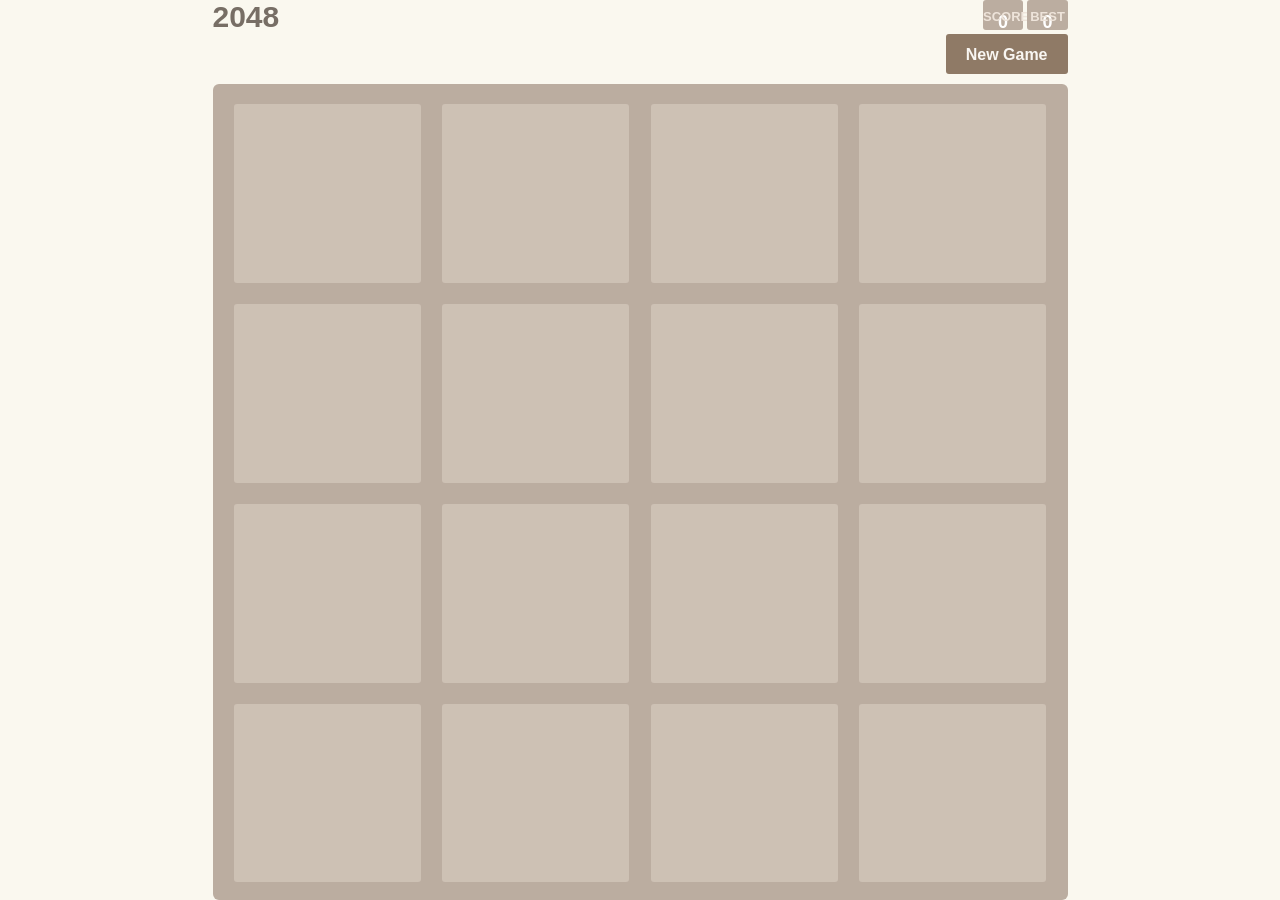
==== index.html @ 294f4b49 "Optimize 2048: Fullscreen responsive board, removed clutter, and hold-Enter-to-restart feature for l" ====
<!DOCTYPE html>
<html>
<head>
  <meta charset="utf-8">
  <title>2048</title>

  <link href="style/main.css" rel="stylesheet" type="text/css">
  <link rel="shortcut icon" href="favicon.ico">
  <link rel="apple-touch-icon" href="meta/apple-touch-icon.png">
  <link rel="apple-touch-startup-image" href="meta/apple-touch-startup-image-640x1096.png" media="(device-width: 320px) and (device-height: 568px) and (-webkit-device-pixel-ratio: 2)"> <!-- iPhone 5+ -->
  <link rel="apple-touch-startup-image" href="meta/apple-touch-startup-image-640x920.png"  media="(device-width: 320px) and (device-height: 480px) and (-webkit-device-pixel-ratio: 2)"> <!-- iPhone, retina -->
  <meta name="apple-mobile-web-app-capable" content="yes">
  <meta name="apple-mobile-web-app-status-bar-style" content="black">

  <meta name="HandheldFriendly" content="True">
  <meta name="MobileOptimized" content="320">
  <meta name="viewport" content="width=device-width, target-densitydpi=160dpi, initial-scale=1.0, maximum-scale=1, user-scalable=no, minimal-ui">
</head>
<body>
  <div class="container">
    <div class="heading">
      <h1 class="title">2048</h1>
      <div class="scores-container">
        <div class="score-container">0</div>
        <div class="best-container">0</div>
      </div>
    </div>

    <div class="above-game">
      <a class="restart-button">New Game</a>
    </div>

    <div class="game-container">
      <div class="game-message">
        <p></p>
        <div class="lower">
	        <a class="keep-playing-button">Keep going</a>
          <a class="retry-button">Try again</a>
        </div>
      </div>

      <div class="grid-container">
        <div class="grid-row">
          <div class="grid-cell"></div>
          <div class="grid-cell"></div>
          <div class="grid-cell"></div>
          <div class="grid-cell"></div>
        </div>
        <div class="grid-row">
          <div class="grid-cell"></div>
          <div class="grid-cell"></div>
          <div class="grid-cell"></div>
          <div class="grid-cell"></div>
        </div>
        <div class="grid-row">
          <div class="grid-cell"></div>
          <div class="grid-cell"></div>
          <div class="grid-cell"></div>
          <div class="grid-cell"></div>
        </div>
        <div class="grid-row">
          <div class="grid-cell"></div>
          <div class="grid-cell"></div>
          <div class="grid-cell"></div>
          <div class="grid-cell"></div>
        </div>
      </div>

      <div class="tile-container">

      </div>
    </div>

  <script src="js/bind_polyfill.js"></script>
  <script src="js/classlist_polyfill.js"></script>
  <script src="js/animframe_polyfill.js"></script>
  <script src="js/keyboard_input_manager.js"></script>
  <script src="js/html_actuator.js"></script>
  <script src="js/grid.js"></script>
  <script src="js/tile.js"></script>
  <script src="js/local_storage_manager.js"></script>
  <script src="js/game_manager.js"></script>
  <script src="js/application.js"></script>
</body>
</html>
---- style/main.css ----
@import url(fonts/clear-sans.css);
html, body {
  margin: 0;
  padding: 0;
  background: #faf8ef;
  color: #776e65;
  font-family: "Clear Sans", "Helvetica Neue", Arial, sans-serif;
  height: 100%;
  overflow: hidden; }

body {
  display: flex;
  flex-direction: column;
  align-items: center;
  justify-content: center; }

.heading:after {
  content: "";
  display: block;
  clear: both; }

h1.title {
  font-size: 30px;
  font-weight: bold;
  margin: 0;
  display: block;
  float: left; }

@-webkit-keyframes move-up {
  0% {
    top: 25px;
    opacity: 1; }

  100% {
    top: -50px;
    opacity: 0; } }
@-moz-keyframes move-up {
  0% {
    top: 25px;
    opacity: 1; }

  100% {
    top: -50px;
    opacity: 0; } }
@keyframes move-up {
  0% {
    top: 25px;
    opacity: 1; }

  100% {
    top: -50px;
    opacity: 0; } }
.scores-container {
  float: right;
  text-align: right; }

.score-container, .best-container {
  position: relative;
  display: inline-block;
  background: #bbada0;
  padding: 5px 15px;
  font-size: 18px;
  height: 20px;
  line-height: 35px;
  font-weight: bold;
  border-radius: 3px;
  color: white;
  margin-top: 0px;
  text-align: center; }
  .score-container:after, .best-container:after {
    position: absolute;
    width: 100%;
    top: 10px;
    left: 0;
    text-transform: uppercase;
    font-size: 13px;
    line-height: 13px;
    text-align: center;
    color: #eee4da; }
  .score-container .score-addition, .best-container .score-addition {
    position: absolute;
    right: 30px;
    color: red;
    font-size: 25px;
    line-height: 25px;
    font-weight: bold;
    color: rgba(119, 110, 101, 0.9);
    z-index: 100;
    -webkit-animation: move-up 600ms ease-in;
    -moz-animation: move-up 600ms ease-in;
    animation: move-up 600ms ease-in;
    -webkit-animation-fill-mode: both;
    -moz-animation-fill-mode: both;
    animation-fill-mode: both; }

.score-container:after {
  content: "Score"; }

.best-container:after {
  content: "Best"; }

p {
  margin-top: 0;
  margin-bottom: 10px;
  line-height: 1.65; }

a {
  color: #776e65;
  font-weight: bold;
  text-decoration: underline;
  cursor: pointer; }

strong.important {
  text-transform: uppercase; }

hr {
  border: none;
  border-bottom: 1px solid #d8d4d0;
  margin-top: 20px;
  margin-bottom: 30px; }

.container {
  width: 95vmin;
  height: 100vh;
  margin: 0 auto;
  display: flex;
  flex-direction: column;
  justify-content: center; }

@-webkit-keyframes fade-in {
  0% {
    opacity: 0; }

  100% {
    opacity: 1; } }
@-moz-keyframes fade-in {
  0% {
    opacity: 0; }

  100% {
    opacity: 1; } }
@keyframes fade-in {
  0% {
    opacity: 0; }

  100% {
    opacity: 1; } }
.game-container {
  margin-top: 10px;
  position: relative;
  cursor: default;
  -webkit-touch-callout: none;
  -ms-touch-callout: none;
  -webkit-user-select: none;
  -moz-user-select: none;
  -ms-user-select: none;
  -ms-touch-action: none;
  touch-action: none;
  background: #bbada0;
  border-radius: 6px;
  width: 95vmin;
  height: 95vmin;
  -webkit-box-sizing: border-box;
  -moz-box-sizing: border-box;
  box-sizing: border-box; }
  .game-container .game-message {
    display: none;
    position: absolute;
    top: 0;
    right: 0;
    bottom: 0;
    left: 0;
    background: rgba(238, 228, 218, 0.5);
    z-index: 100;
    text-align: center;
    -webkit-animation: fade-in 800ms ease 1200ms;
    -moz-animation: fade-in 800ms ease 1200ms;
    animation: fade-in 800ms ease 1200ms;
    -webkit-animation-fill-mode: both;
    -moz-animation-fill-mode: both;
    animation-fill-mode: both; }
    .game-container .game-message p {
      font-size: 60px;
      font-weight: bold;
      height: 60px;
      line-height: 60px;
      margin-top: 222px; }
    .game-container .game-message .lower {
      display: block;
      margin-top: 59px; }
    .game-container .game-message a {
      display: inline-block;
      background: #8f7a66;
      border-radius: 3px;
      padding: 0 20px;
      text-decoration: none;
      color: #f9f6f2;
      height: 40px;
      line-height: 42px;
      margin-left: 9px; }
      .game-container .game-message a.keep-playing-button {
        display: none; }
    .game-container .game-message.game-won {
      background: rgba(237, 194, 46, 0.5);
      color: #f9f6f2; }
      .game-container .game-message.game-won a.keep-playing-button {
        display: inline-block; }
    .game-container .game-message.game-won, .game-container .game-message.game-over {
      display: block; }

.grid-container {
  position: absolute;
  z-index: 1;
  width: 95%;
  height: 95%;
  top: 2.5%;
  left: 2.5%; }

.grid-row {
  margin-bottom: 2.6315%;
  height: 23.0263%; }
  .grid-row:last-child {
    margin-bottom: 0; }
  .grid-row:after {
    content: "";
    display: block;
    clear: both; }

.grid-cell {
  width: 23.0263%;
  height: 100%;
  margin-right: 2.6315%;
  float: left;
  border-radius: 3px;
  background: rgba(238, 228, 218, 0.35); }
  .grid-cell:last-child {
    margin-right: 0; }

.tile-container {
  position: absolute;
  z-index: 2;
  width: 95%;
  height: 95%;
  top: 2.5%;
  left: 2.5%; }

.tile, .tile .tile-inner {
  width: 100%;
  height: 100%;
  line-height: 1;
  display: flex;
  align-items: center;
  justify-content: center; }

.tile {
  width: 23.0263%;
  height: 23.0263%; }

.tile.tile-position-1-1 {
  transform: translate3d(0, 0, 0); }
.tile.tile-position-1-2 {
  transform: translate3d(0, 111.428%, 0); }
.tile.tile-position-1-3 {
  transform: translate3d(0, 222.857%, 0); }
.tile.tile-position-1-4 {
  transform: translate3d(0, 334.285%, 0); }
.tile.tile-position-2-1 {
  transform: translate3d(111.428%, 0, 0); }
.tile.tile-position-2-2 {
  transform: translate3d(111.428%, 111.428%, 0); }
.tile.tile-position-2-3 {
  transform: translate3d(111.428%, 222.857%, 0); }
.tile.tile-position-2-4 {
  transform: translate3d(111.428%, 334.285%, 0); }
.tile.tile-position-3-1 {
  transform: translate3d(222.857%, 0, 0); }
.tile.tile-position-3-2 {
  transform: translate3d(222.857%, 111.428%, 0); }
.tile.tile-position-3-3 {
  transform: translate3d(222.857%, 222.857%, 0); }
.tile.tile-position-3-4 {
  transform: translate3d(222.857%, 334.285%, 0); }
.tile.tile-position-4-1 {
  transform: translate3d(334.285%, 0, 0); }
.tile.tile-position-4-2 {
  transform: translate3d(334.285%, 111.428%, 0); }
.tile.tile-position-4-3 {
  transform: translate3d(334.285%, 222.857%, 0); }
.tile.tile-position-4-4 {
  transform: translate3d(334.285%, 334.285%, 0); }

.tile {
  position: absolute;
  -webkit-transition: 100ms ease-in-out;
  -moz-transition: 100ms ease-in-out;
  transition: 100ms ease-in-out;
  -webkit-transition-property: -webkit-transform;
  -moz-transition-property: -moz-transform;
  transition-property: transform; }
  .tile .tile-inner {
    border-radius: 3px;
    background: #eee4da;
    text-align: center;
    font-weight: bold;
    z-index: 10;
    font-size: 8vmin; }
  .tile.tile-2 .tile-inner {
    background: #eee4da;
    box-shadow: 0 0 30px 10px rgba(243, 215, 116, 0), inset 0 0 0 1px rgba(255, 255, 255, 0); }
  .tile.tile-4 .tile-inner {
    background: #ede0c8;
    box-shadow: 0 0 30px 10px rgba(243, 215, 116, 0), inset 0 0 0 1px rgba(255, 255, 255, 0); }
  .tile.tile-8 .tile-inner {
    color: #f9f6f2;
    background: #f2b179; }
  .tile.tile-16 .tile-inner {
    color: #f9f6f2;
    background: #f59563; }
  .tile.tile-32 .tile-inner {
    color: #f9f6f2;
    background: #f67c5f; }
  .tile.tile-64 .tile-inner {
    color: #f9f6f2;
    background: #f65e3b; }
  .tile.tile-128 .tile-inner {
    color: #f9f6f2;
    background: #edcf72;
    box-shadow: 0 0 30px 10px rgba(243, 215, 116, 0.2381), inset 0 0 0 1px rgba(255, 255, 255, 0.14286);
    font-size: 6vmin; }
  .tile.tile-256 .tile-inner {
    color: #f9f6f2;
    background: #edcc61;
    box-shadow: 0 0 30px 10px rgba(243, 215, 116, 0.31746), inset 0 0 0 1px rgba(255, 255, 255, 0.19048);
    font-size: 6vmin; }
  .tile.tile-512 .tile-inner {
    color: #f9f6f2;
    background: #edc850;
    box-shadow: 0 0 30px 10px rgba(243, 215, 116, 0.39683), inset 0 0 0 1px rgba(255, 255, 255, 0.2381);
    font-size: 6vmin; }
  .tile.tile-1024 .tile-inner {
    color: #f9f6f2;
    background: #edc53f;
    box-shadow: 0 0 30px 10px rgba(243, 215, 116, 0.47619), inset 0 0 0 1px rgba(255, 255, 255, 0.28571);
    font-size: 5vmin; }
  .tile.tile-2048 .tile-inner {
    color: #f9f6f2;
    background: #edc22e;
    box-shadow: 0 0 30px 10px rgba(243, 215, 116, 0.55556), inset 0 0 0 1px rgba(255, 255, 255, 0.33333);
    font-size: 5vmin; }
  .tile.tile-super .tile-inner {
    color: #f9f6f2;
    background: #3c3a32;
    font-size: 4vmin; }

@-webkit-keyframes appear {
  0% {
    opacity: 0;
    -webkit-transform: scale(0);
    -moz-transform: scale(0);
    -ms-transform: scale(0);
    transform: scale(0); }

  100% {
    opacity: 1;
    -webkit-transform: scale(1);
    -moz-transform: scale(1);
    -ms-transform: scale(1);
    transform: scale(1); } }
@-moz-keyframes appear {
  0% {
    opacity: 0;
    -webkit-transform: scale(0);
    -moz-transform: scale(0);
    -ms-transform: scale(0);
    transform: scale(0); }

  100% {
    opacity: 1;
    -webkit-transform: scale(1);
    -moz-transform: scale(1);
    -ms-transform: scale(1);
    transform: scale(1); } }
@keyframes appear {
  0% {
    opacity: 0;
    -webkit-transform: scale(0);
    -moz-transform: scale(0);
    -ms-transform: scale(0);
    transform: scale(0); }

  100% {
    opacity: 1;
    -webkit-transform: scale(1);
    -moz-transform: scale(1);
    -ms-transform: scale(1);
    transform: scale(1); } }
.tile-new .tile-inner {
  -webkit-animation: appear 200ms ease 100ms;
  -moz-animation: appear 200ms ease 100ms;
  animation: appear 200ms ease 100ms;
  -webkit-animation-fill-mode: backwards;
  -moz-animation-fill-mode: backwards;
  animation-fill-mode: backwards; }

@-webkit-keyframes pop {
  0% {
    -webkit-transform: scale(0);
    -moz-transform: scale(0);
    -ms-transform: scale(0);
    transform: scale(0); }

  50% {
    -webkit-transform: scale(1.2);
    -moz-transform: scale(1.2);
    -ms-transform: scale(1.2);
    transform: scale(1.2); }

  100% {
    -webkit-transform: scale(1);
    -moz-transform: scale(1);
    -ms-transform: scale(1);
    transform: scale(1); } }
@-moz-keyframes pop {
  0% {
    -webkit-transform: scale(0);
    -moz-transform: scale(0);
    -ms-transform: scale(0);
    transform: scale(0); }

  50% {
    -webkit-transform: scale(1.2);
    -moz-transform: scale(1.2);
    -ms-transform: scale(1.2);
    transform: scale(1.2); }

  100% {
    -webkit-transform: scale(1);
    -moz-transform: scale(1);
    -ms-transform: scale(1);
    transform: scale(1); } }
@keyframes pop {
  0% {
    -webkit-transform: scale(0);
    -moz-transform: scale(0);
    -ms-transform: scale(0);
    transform: scale(0); }

  50% {
    -webkit-transform: scale(1.2);
    -moz-transform: scale(1.2);
    -ms-transform: scale(1.2);
    transform: scale(1.2); }

  100% {
    -webkit-transform: scale(1);
    -moz-transform: scale(1);
    -ms-transform: scale(1);
    transform: scale(1); } }
.tile-merged .tile-inner {
  z-index: 20;
  -webkit-animation: pop 200ms ease 100ms;
  -moz-animation: pop 200ms ease 100ms;
  animation: pop 200ms ease 100ms;
  -webkit-animation-fill-mode: backwards;
  -moz-animation-fill-mode: backwards;
  animation-fill-mode: backwards; }

.above-game:after {
  content: "";
  display: block;
  clear: both; }

.game-intro {
  float: left;
  line-height: 42px;
  margin-bottom: 0; }

.restart-button {
  display: inline-block;
  background: #8f7a66;
  border-radius: 3px;
  padding: 0 20px;
  text-decoration: none;
  color: #f9f6f2;
  height: 40px;
  line-height: 42px;
  display: block;
  text-align: center;
  float: right; }

.game-explanation {
  margin-top: 50px; }

/* Remove all media queries that restrict size */
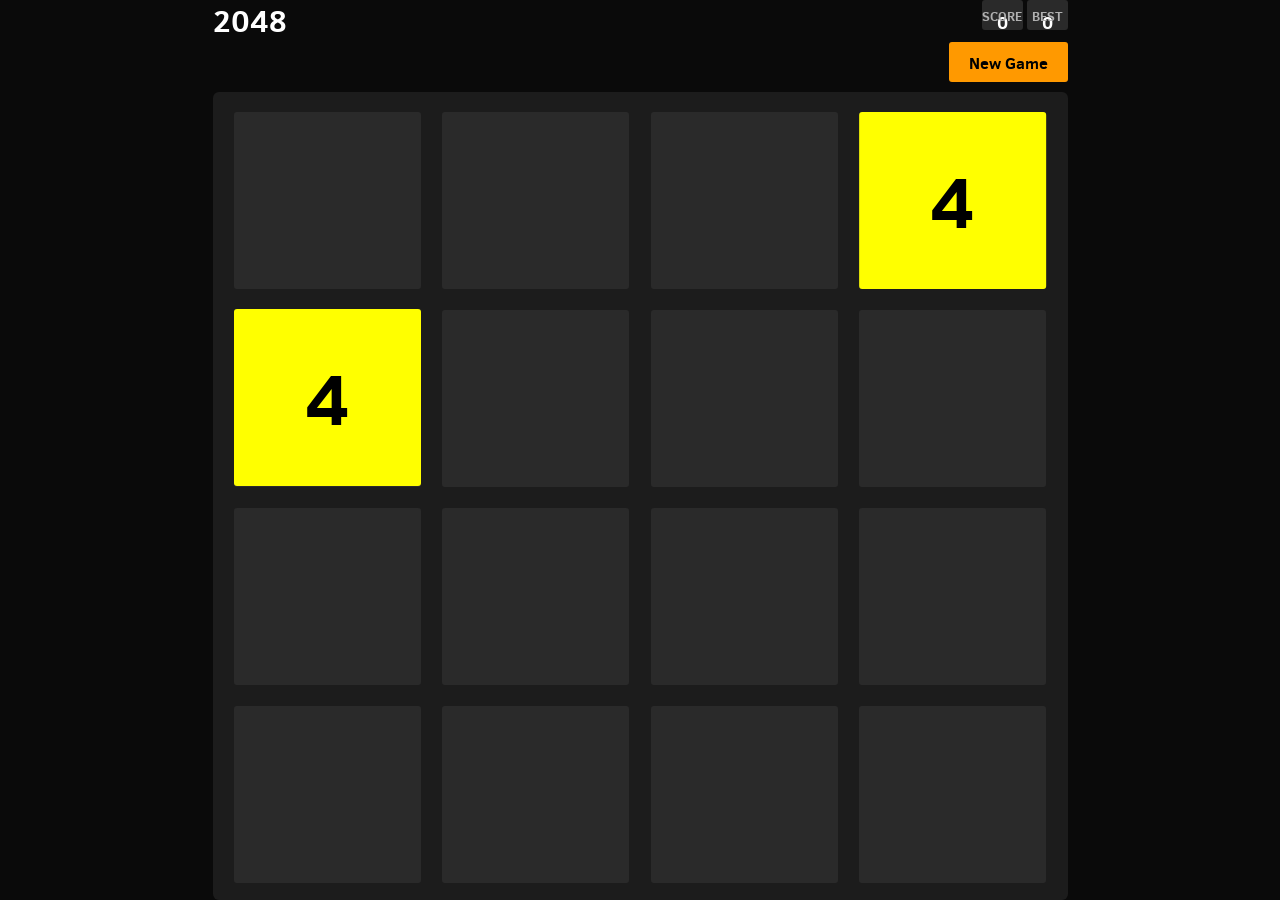
==== commit bdcc023a: "Mover juego a la subcarpeta /2048 y configurar redirección en la raíz" ====
--- a/index.html
+++ b/index.html
@@ -2,84 +2,13 @@
 <html>
 <head>
   <meta charset="utf-8">
-  <title>2048</title>
-
-  <link href="style/main.css" rel="stylesheet" type="text/css">
-  <link rel="shortcut icon" href="favicon.ico">
-  <link rel="apple-touch-icon" href="meta/apple-touch-icon.png">
-  <link rel="apple-touch-startup-image" href="meta/apple-touch-startup-image-640x1096.png" media="(device-width: 320px) and (device-height: 568px) and (-webkit-device-pixel-ratio: 2)"> <!-- iPhone 5+ -->
-  <link rel="apple-touch-startup-image" href="meta/apple-touch-startup-image-640x920.png"  media="(device-width: 320px) and (device-height: 480px) and (-webkit-device-pixel-ratio: 2)"> <!-- iPhone, retina -->
-  <meta name="apple-mobile-web-app-capable" content="yes">
-  <meta name="apple-mobile-web-app-status-bar-style" content="black">
-
-  <meta name="HandheldFriendly" content="True">
-  <meta name="MobileOptimized" content="320">
-  <meta name="viewport" content="width=device-width, target-densitydpi=160dpi, initial-scale=1.0, maximum-scale=1, user-scalable=no, minimal-ui">
+  <meta http-equiv="refresh" content="0; url=./2048/">
+  <title>Redirecting...</title>
+  <script type="text/javascript">
+    window.location.href = "./2048/"
+  </script>
 </head>
 <body>
-  <div class="container">
-    <div class="heading">
-      <h1 class="title">2048</h1>
-      <div class="scores-container">
-        <div class="score-container">0</div>
-        <div class="best-container">0</div>
-      </div>
-    </div>
-
-    <div class="above-game">
-      <a class="restart-button">New Game</a>
-    </div>
-
-    <div class="game-container">
-      <div class="game-message">
-        <p></p>
-        <div class="lower">
-	        <a class="keep-playing-button">Keep going</a>
-          <a class="retry-button">Try again</a>
-        </div>
-      </div>
-
-      <div class="grid-container">
-        <div class="grid-row">
-          <div class="grid-cell"></div>
-          <div class="grid-cell"></div>
-          <div class="grid-cell"></div>
-          <div class="grid-cell"></div>
-        </div>
-        <div class="grid-row">
-          <div class="grid-cell"></div>
-          <div class="grid-cell"></div>
-          <div class="grid-cell"></div>
-          <div class="grid-cell"></div>
-        </div>
-        <div class="grid-row">
-          <div class="grid-cell"></div>
-          <div class="grid-cell"></div>
-          <div class="grid-cell"></div>
-          <div class="grid-cell"></div>
-        </div>
-        <div class="grid-row">
-          <div class="grid-cell"></div>
-          <div class="grid-cell"></div>
-          <div class="grid-cell"></div>
-          <div class="grid-cell"></div>
-        </div>
-      </div>
-
-      <div class="tile-container">
-
-      </div>
-    </div>
-
-  <script src="js/bind_polyfill.js"></script>
-  <script src="js/classlist_polyfill.js"></script>
-  <script src="js/animframe_polyfill.js"></script>
-  <script src="js/keyboard_input_manager.js"></script>
-  <script src="js/html_actuator.js"></script>
-  <script src="js/grid.js"></script>
-  <script src="js/tile.js"></script>
-  <script src="js/local_storage_manager.js"></script>
-  <script src="js/game_manager.js"></script>
-  <script src="js/application.js"></script>
+  <p>Redirigiendo a <a href="./2048/">2048</a>...</p>
 </body>
 </html>
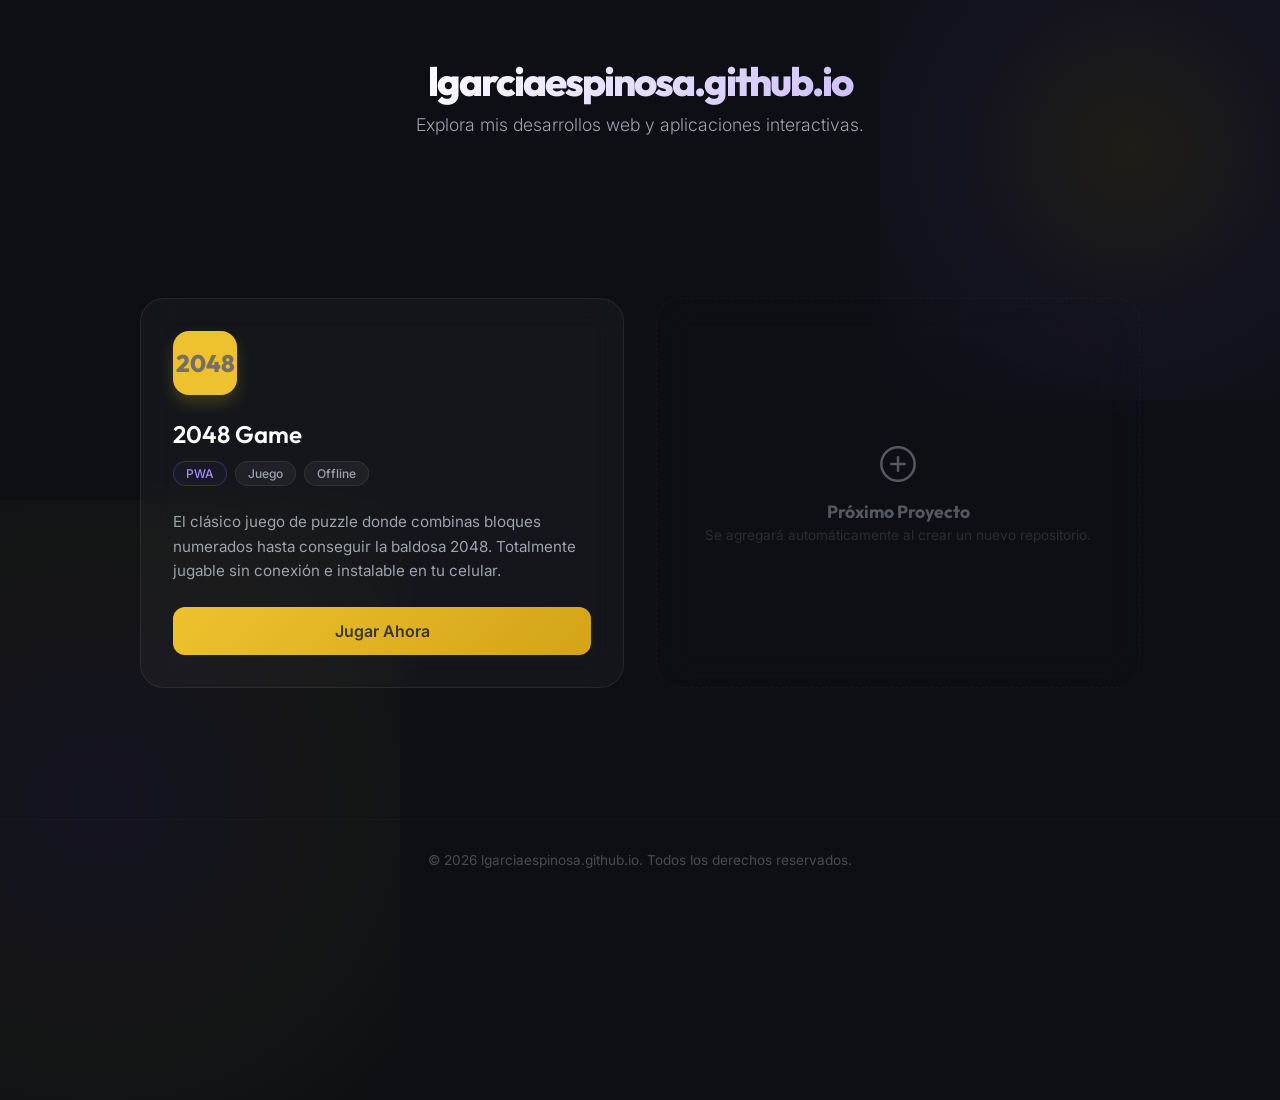
==== commit 50aee9cd: "Diseñar landing page premium en la raíz y agregar favicon" ====
--- a/index.html
+++ b/index.html
@@ -1,14 +1,293 @@
 <!DOCTYPE html>
-<html>
+<html lang="es">
 <head>
-  <meta charset="utf-8">
-  <meta http-equiv="refresh" content="0; url=./2048/">
-  <title>Redirecting...</title>
-  <script type="text/javascript">
-    window.location.href = "./2048/"
-  </script>
+  <meta charset="UTF-8">
+  <meta name="viewport" content="width=device-width, initial-scale=1.0">
+  <title>lgarciaespinosa.github.io | Proyectos</title>
+  <link rel="shortcut icon" href="favicon.ico">
+  <link rel="preconnect" href="https://fonts.googleapis.com">
+  <link rel="preconnect" href="https://fonts.gstatic.com" crossorigin>
+  <link href="https://fonts.googleapis.com/css2?family=Inter:wght@300;400;500;600&family=Outfit:wght@400;600;800&display=swap" rel="stylesheet">
+  <style>
+    /* Styling System */
+    :root {
+      --bg-color: #0d0f14;
+      --card-bg: rgba(255, 255, 255, 0.03);
+      --card-border: rgba(255, 255, 255, 0.08);
+      --card-border-hover: rgba(255, 255, 255, 0.2);
+      --text-main: #f3f4f6;
+      --text-muted: #9ca3af;
+      --primary: #edc22e;
+      --primary-glow: rgba(237, 194, 46, 0.15);
+      --accent: #8b5cf6;
+    }
+
+    * {
+      box-sizing: border-box;
+      margin: 0;
+      padding: 0;
+    }
+
+    body {
+      font-family: 'Inter', sans-serif;
+      background-color: var(--bg-color);
+      color: var(--text-main);
+      min-height: 100vh;
+      display: flex;
+      flex-direction: column;
+      justify-content: space-between;
+      overflow-x: hidden;
+      position: relative;
+    }
+
+    /* Ambient background glow */
+    body::before {
+      content: '';
+      position: absolute;
+      width: 500px;
+      height: 500px;
+      background: radial-gradient(circle, rgba(237,194,46,0.08) 0%, rgba(139,92,246,0.05) 50%, transparent 100%);
+      top: -100px;
+      right: -100px;
+      z-index: 0;
+      pointer-events: none;
+    }
+
+    body::after {
+      content: '';
+      position: absolute;
+      width: 600px;
+      height: 600px;
+      background: radial-gradient(circle, rgba(139,92,246,0.06) 0%, rgba(237,194,46,0.03) 60%, transparent 100%);
+      bottom: -200px;
+      left: -200px;
+      z-index: 0;
+      pointer-events: none;
+    }
+
+    header {
+      padding: 3.5rem 2rem 2rem 2rem;
+      text-align: center;
+      z-index: 10;
+    }
+
+    h1 {
+      font-family: 'Outfit', sans-serif;
+      font-size: 2.5rem;
+      font-weight: 800;
+      background: linear-gradient(135deg, #ffffff 30%, #a78bfa 100%);
+      -webkit-background-clip: text;
+      -webkit-text-fill-color: transparent;
+      margin-bottom: 0.5rem;
+      letter-spacing: -0.05em;
+    }
+
+    p.subtitle {
+      color: var(--text-muted);
+      font-size: 1.1rem;
+      font-weight: 300;
+      max-width: 600px;
+      margin: 0 auto;
+    }
+
+    main {
+      flex-grow: 1;
+      display: flex;
+      align-items: center;
+      justify-content: center;
+      padding: 2rem;
+      z-index: 10;
+    }
+
+    .grid {
+      display: grid;
+      grid-template-columns: repeat(auto-fit, minmax(320px, 1fr));
+      gap: 2rem;
+      width: 100%;
+      max-width: 1000px;
+      justify-content: center;
+    }
+
+    .card {
+      background: var(--card-bg);
+      border: 1px solid var(--card-border);
+      border-radius: 24px;
+      padding: 2rem;
+      backdrop-filter: blur(16px);
+      -webkit-backdrop-filter: blur(16px);
+      transition: all 0.4s cubic-bezier(0.16, 1, 0.3, 1);
+      position: relative;
+      overflow: hidden;
+      display: flex;
+      flex-direction: column;
+      justify-content: space-between;
+    }
+
+    .card::before {
+      content: '';
+      position: absolute;
+      top: 0;
+      left: 0;
+      right: 0;
+      height: 4px;
+      background: linear-gradient(90deg, var(--primary), var(--accent));
+      opacity: 0;
+      transition: opacity 0.3s ease;
+    }
+
+    .card:hover {
+      transform: translateY(-8px);
+      border-color: var(--card-border-hover);
+      box-shadow: 0 20px 40px rgba(0, 0, 0, 0.3), 
+                  0 0 50px var(--primary-glow);
+    }
+
+    .card:hover::before {
+      opacity: 1;
+    }
+
+    .card-icon {
+      width: 64px;
+      height: 64px;
+      background-color: var(--primary);
+      border-radius: 16px;
+      display: flex;
+      align-items: center;
+      justify-content: center;
+      font-family: 'Outfit', sans-serif;
+      font-weight: 800;
+      font-size: 1.5rem;
+      color: #776e65;
+      box-shadow: 0 8px 16px rgba(237, 194, 46, 0.2);
+      margin-bottom: 1.5rem;
+      transition: transform 0.3s ease;
+    }
+
+    .card:hover .card-icon {
+      transform: scale(1.08) rotate(-4deg);
+    }
+
+    .card-title {
+      font-family: 'Outfit', sans-serif;
+      font-size: 1.5rem;
+      font-weight: 600;
+      margin-bottom: 0.75rem;
+      color: #ffffff;
+    }
+
+    .card-desc {
+      color: var(--text-muted);
+      font-size: 0.95rem;
+      line-height: 1.6;
+      margin-bottom: 1.5rem;
+      flex-grow: 1;
+    }
+
+    .badges {
+      display: flex;
+      gap: 0.5rem;
+      margin-bottom: 1.5rem;
+      flex-wrap: wrap;
+    }
+
+    .badge {
+      background: rgba(255, 255, 255, 0.05);
+      border: 1px solid rgba(255, 255, 255, 0.08);
+      padding: 0.25rem 0.75rem;
+      border-radius: 99px;
+      font-size: 0.75rem;
+      font-weight: 500;
+      color: var(--text-muted);
+    }
+
+    .badge.pwa {
+      border-color: rgba(139, 92, 246, 0.3);
+      color: #a78bfa;
+      background: rgba(139, 92, 246, 0.05);
+    }
+
+    .card-link {
+      display: inline-flex;
+      align-items: center;
+      justify-content: center;
+      width: 100%;
+      padding: 0.85rem;
+      background: linear-gradient(135deg, var(--primary) 0%, #d4a317 100%);
+      color: #3b352e;
+      text-decoration: none;
+      font-weight: 600;
+      border-radius: 12px;
+      transition: all 0.3s ease;
+    }
+
+    .card-link:hover {
+      box-shadow: 0 4px 15px rgba(237, 194, 46, 0.4);
+      filter: brightness(1.05);
+    }
+
+    footer {
+      padding: 2rem;
+      text-align: center;
+      color: rgba(255, 255, 255, 0.25);
+      font-size: 0.85rem;
+      border-top: 1px solid rgba(255, 255, 255, 0.02);
+      z-index: 10;
+    }
+
+    /* Responsive adjustments */
+    @media (max-width: 640px) {
+      h1 {
+        font-size: 2rem;
+      }
+      header {
+        padding: 2rem 1rem 1rem 1rem;
+      }
+    }
+  </style>
 </head>
 <body>
-  <p>Redirigiendo a <a href="./2048/">2048</a>...</p>
+
+  <header>
+    <h1>lgarciaespinosa.github.io</h1>
+    <p class="subtitle">Explora mis desarrollos web y aplicaciones interactivas.</p>
+  </header>
+
+  <main>
+    <div class="grid">
+      <!-- 2048 Card -->
+      <div class="card">
+        <div>
+          <div class="card-icon">2048</div>
+          <h2 class="card-title">2048 Game</h2>
+          <div class="badges">
+            <span class="badge pwa">PWA</span>
+            <span class="badge">Juego</span>
+            <span class="badge">Offline</span>
+          </div>
+          <p class="card-desc">El clásico juego de puzzle donde combinas bloques numerados hasta conseguir la baldosa 2048. Totalmente jugable sin conexión e instalable en tu celular.</p>
+        </div>
+        <a href="./2048/" class="card-link">Jugar Ahora</a>
+      </div>
+      
+      <!-- Placeholder card for future projects -->
+      <div class="card" style="opacity: 0.5; border-style: dashed; background: transparent; cursor: not-allowed; box-shadow: none;">
+        <div style="display: flex; flex-direction: column; justify-content: center; align-items: center; height: 100%; min-height: 200px; text-align: center;">
+          <svg width="40" height="40" viewBox="0 0 24 24" fill="none" stroke="currentColor" stroke-width="1.5" stroke-linecap="round" stroke-linejoin="round" style="color: var(--text-muted); margin-bottom: 1rem;">
+            <circle cx="12" cy="12" r="10"></circle>
+            <line x1="12" y1="8" x2="12" y2="16"></line>
+            <line x1="8" y1="12" x2="16" y2="12"></line>
+          </svg>
+          <h3 style="font-family: 'Outfit', sans-serif; font-size: 1.1rem; color: var(--text-muted); margin-bottom: 0.25rem;">Próximo Proyecto</h3>
+          <p style="font-size: 0.85rem; color: rgba(255,255,255,0.25);">Se agregará automáticamente al crear un nuevo repositorio.</p>
+        </div>
+      </div>
+
+    </div>
+  </main>
+
+  <footer>
+    <p>&copy; 2026 lgarciaespinosa.github.io. Todos los derechos reservados.</p>
+  </footer>
+
 </body>
 </html>
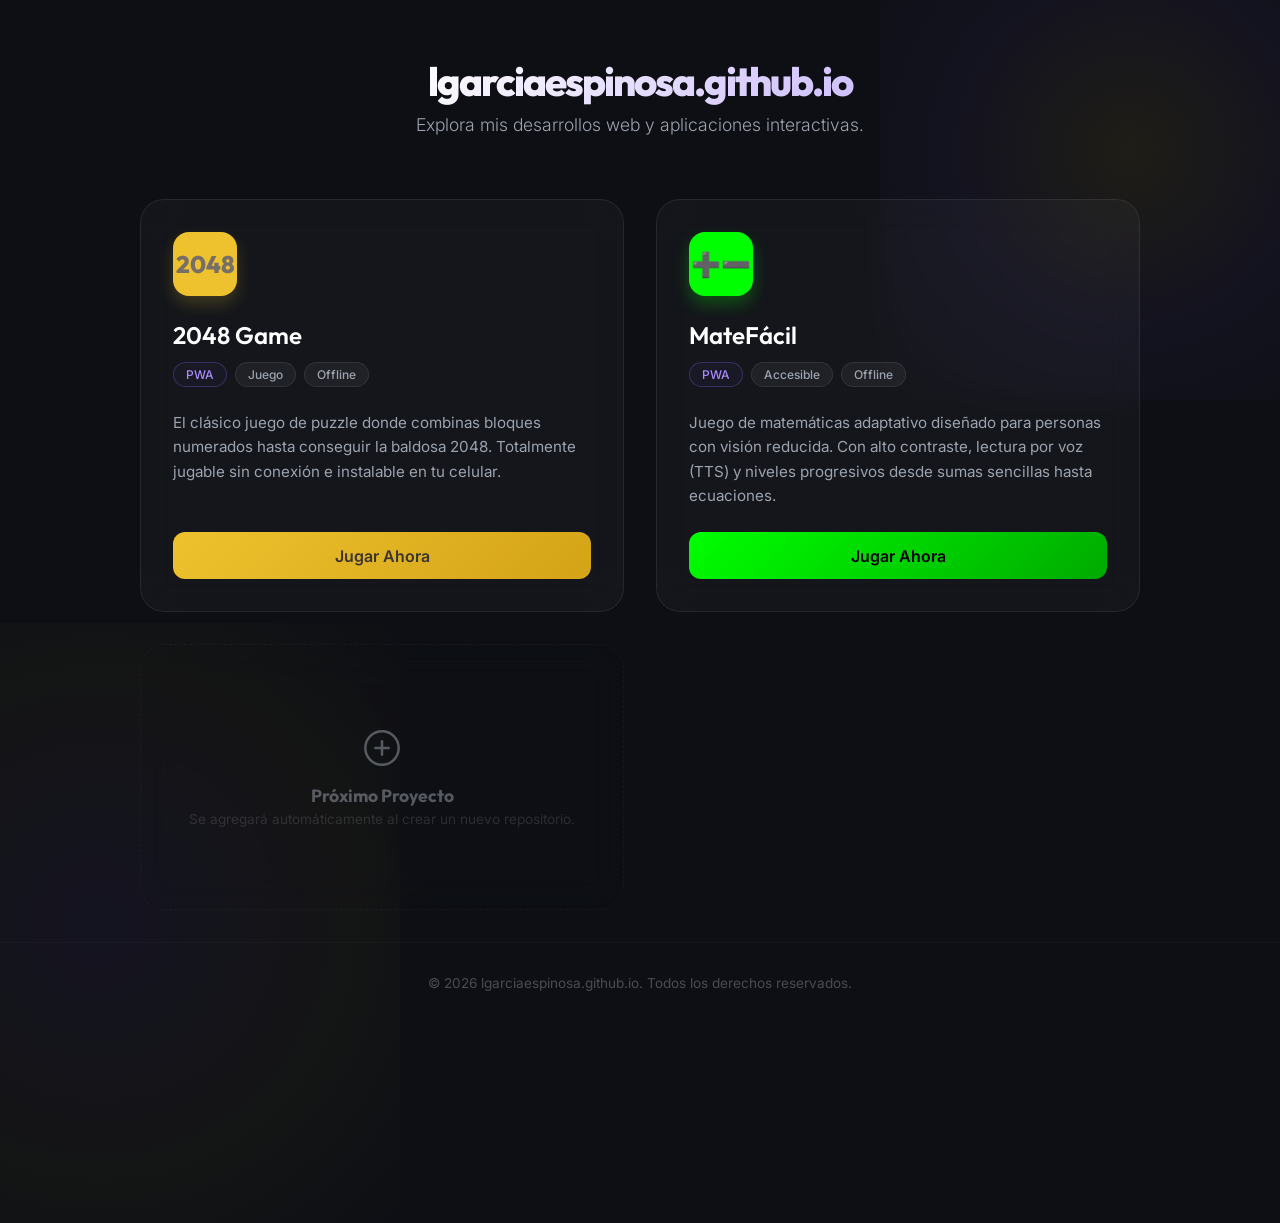
==== commit 283e737e: "feat: agregar PWA MateFácil - juego de matemáticas accesible" ====
--- a/index.html
+++ b/index.html
@@ -163,6 +163,26 @@
       transition: transform 0.3s ease;
     }
 
+    .card-icon.matefacil {
+      background-color: #00FF00;
+      color: #000000;
+      box-shadow: 0 8px 16px rgba(0, 255, 0, 0.25);
+    }
+
+    .card.matefacil:hover {
+      box-shadow: 0 20px 40px rgba(0, 0, 0, 0.3), 
+                  0 0 50px rgba(0, 255, 0, 0.15);
+    }
+
+    .card-link.matefacil {
+      background: linear-gradient(135deg, #00FF00 0%, #00aa00 100%);
+      color: #000000;
+    }
+
+    .card-link.matefacil:hover {
+      box-shadow: 0 4px 15px rgba(0, 255, 0, 0.4);
+    }
+
     .card:hover .card-icon {
       transform: scale(1.08) rotate(-4deg);
     }
@@ -268,6 +288,21 @@
         </div>
         <a href="./2048/" class="card-link">Jugar Ahora</a>
       </div>
+
+      <!-- MateFácil Card -->
+      <div class="card matefacil">
+        <div>
+          <div class="card-icon matefacil">➕➖</div>
+          <h2 class="card-title">MateFácil</h2>
+          <div class="badges">
+            <span class="badge pwa">PWA</span>
+            <span class="badge">Accesible</span>
+            <span class="badge">Offline</span>
+          </div>
+          <p class="card-desc">Juego de matemáticas adaptativo diseñado para personas con visión reducida. Con alto contraste, lectura por voz (TTS) y niveles progresivos desde sumas sencillas hasta ecuaciones.</p>
+        </div>
+        <a href="./mate-facil/" class="card-link matefacil">Jugar Ahora</a>
+      </div>
       
       <!-- Placeholder card for future projects -->
       <div class="card" style="opacity: 0.5; border-style: dashed; background: transparent; cursor: not-allowed; box-shadow: none;">
